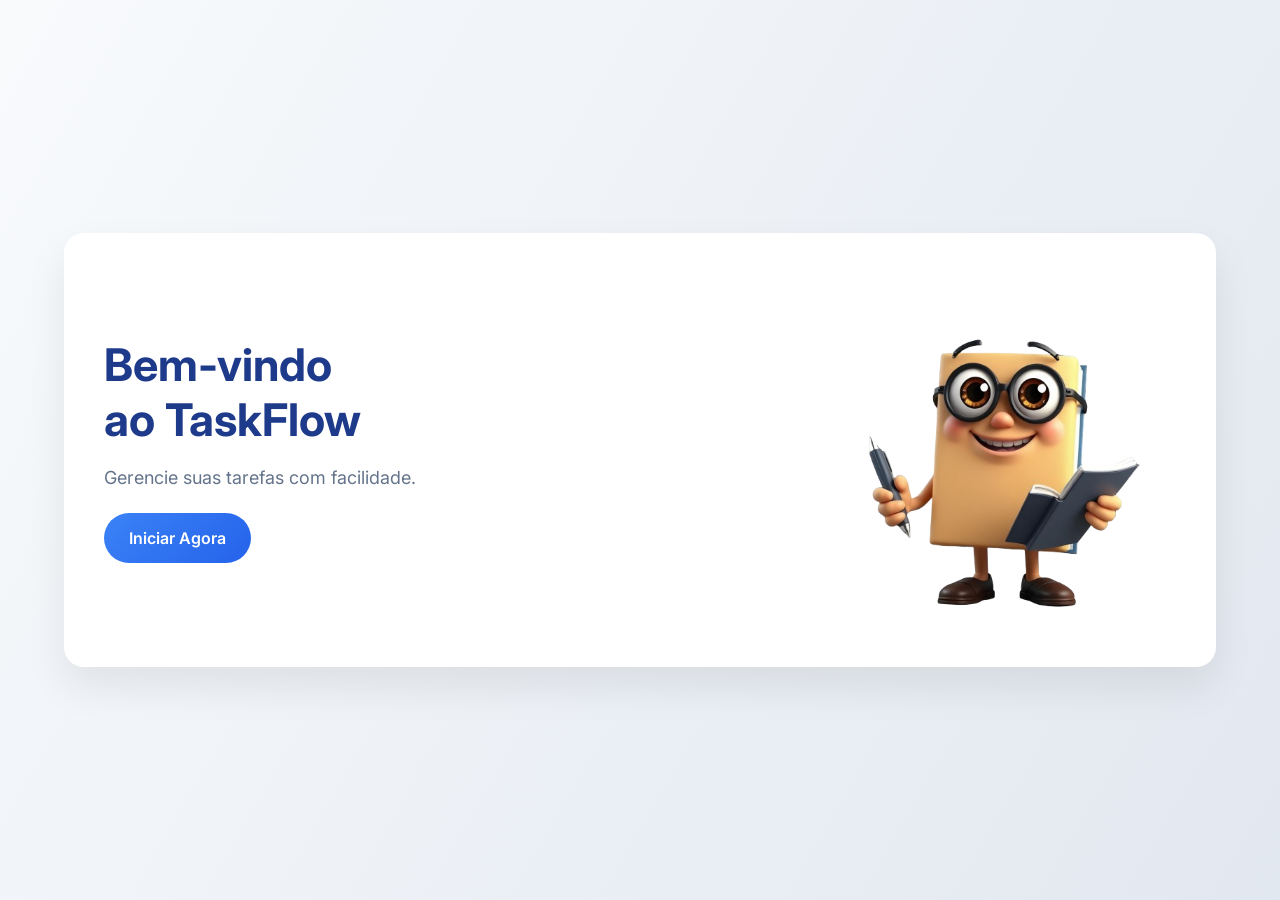
==== Sistema_GestaodeTarefas/frontend/index.html @ 1934029f "Add files via upload" ====
<!DOCTYPE html>
<html lang="pt-br">
<head>
<meta charset="UTF-8">
<meta name="viewport" content="width=device-width, initial-scale=1.0">
<title>TaskFlow</title>

<link href="https://fonts.googleapis.com/css2?family=Inter:wght@300;400;600&display=swap" rel="stylesheet">
<link rel="stylesheet" href="style.css">

</head>

<body>

<!-- TELA INICIAL -->
<div id="inicio" class="inicio">

<div class="inicio-container">

<div class="inicio-texto">

<h1>Bem-vindo<br>ao TaskFlow</h1>

<p>Gerencie suas tarefas com facilidade.</p>

<button class="btn-iniciar" onclick="iniciarSistema()">
Iniciar Agora
</button>

</div>

<div class="inicio-imagem">
<img src="img/robo.png" alt="Robô TaskFlow">
</div>

</div>

</div>

<!-- SISTEMA -->
<div id="sistema" style="display:none;">
<div class="dashboard">
<div class="sidebar">

<button class="nav-btn" onclick="mostrarPagina('usuarios')">Usuários</button>
<button class="nav-btn" onclick="mostrarPagina('tarefas')">Tarefas</button>
<button class="nav-btn" onclick="mostrarPagina('lista')">Lista</button>
<button class="nav-btn" onclick="mostrarPagina('excluidas')">Excluídas</button>
</div>

<div class="main">

<div id="usuarios" class="pagina">
<div class="card">
<h2>Cadastro de Usuário</h2>
<div class="form-group">
<input type="text" id="nomeUsuario" placeholder="Nome">
<input type="email" id="emailUsuario" placeholder="Email">
</div>

<div id="erroEmail" class="erro">
Digite um email válido do Gmail (@gmail.com)
</div>

<br>

<button onclick="cadastrarUsuario()">Salvar</button>

</div>
</div>

<div id="tarefas" class="pagina hidden">
<div class="card">
<h2>Nova Tarefa</h2>

<div class="form-group">
<input type="text" id="titulo" placeholder="Título">
<input type="text" id="descricao" placeholder="Descrição">
</div>

<br>

<div class="form-group">
<select id="status">
<option>A Fazer</option>
<option>Em Andamento</option>
<option>Concluído</option>
</select>

<select id="usuarioSelect"></select>
</div>

<br>

<button onclick="cadastrarTarefa()">Adicionar</button>

</div>
</div>

<div id="lista" class="pagina hidden">
<div class="card">
<h2>Lista de Tarefas</h2>
<div id="listaTarefas"></div>
</div>
</div>

<div id="excluidas" class="pagina hidden">
<div class="card">
<h2>Tarefas Excluídas</h2>
<div id="listaExcluidas"></div>
</div>
</div>

</div>

</div>
</div>
</div>

<script src="../backend/script.js"></script>

</body>
</html>
---- Sistema_GestaodeTarefas/frontend/style.css ----
*{
margin:0;
padding:0;
box-sizing:border-box;
font-family:'Inter',sans-serif;
}
body{
background:#0f172a;
color:#e2e8f0;
min-height:100vh;
}

/* SIDEBAR */

.sidebar{
width:240px;
background:#1e293b;
padding:25px;
display:flex;
flex-direction:column;
gap:15px;
border-right:1px solid #1e293b;
}

.logo{
cursor:pointer;
margin-bottom:20px;
}

.logo-box{
width:45px;
height:45px;
background:linear-gradient(135deg,#22c55e,#4ade80);
border-radius:12px;
display:flex;
align-items:center;
justify-content:center;
font-size:20px;
color:#020617;
font-weight:bold;
box-shadow:0 5px 15px rgba(0,0,0,.3);
}

/* BOTÕES SIDEBAR */

.nav-btn{
background:transparent;
border:none;
color:#cbd5e1;
padding:12px;
border-radius:10px;
cursor:pointer;
text-align:left;
transition:.3s;
font-size:15px;
}

.nav-btn:hover{
background:#1e293b;
color:#fff;
transform:translateX(5px);
}

/* MAIN */
.main{
flex:1;
padding:30px;
background:linear-gradient(120deg,#f8fafc,#e2e8f0);
overflow:auto;
}

/* CARD */

.card{
background:white;
padding:30px;
border-radius:20px;
box-shadow:0 20px 40px rgba(0,0,0,0.08);
margin-bottom:25px;
border:none;
}

/* TITULOS */
h2{
margin-bottom:20px;
font-weight:600;
color:#1e3a8a;
}

/* FORM */

.form-group{
display:flex;
gap:15px;
flex-wrap:wrap;
}

input,select{
flex:1;
padding:13px;
border-radius:12px;
border:1px solid #e2e8f0;
background:#f8fafc;
color:#1e293b;
outline:none;
transition:.3s;
}
input:focus,select:focus{
border-color:#3b82f6;
box-shadow:0 0 0 2px rgba(59,130,246,.2);
}

/* BOTÃO */

button{
background:linear-gradient(135deg,#3b82f6,#2563eb);
border:none;
padding:13px 20px;
border-radius:12px;
color:white;
cursor:pointer;
font-weight:600;
transition:.3s;
}

button:hover{
transform:translateY(-2px);
box-shadow:0 10px 20px rgba(37,99,235,.3);
}

/* TAREFAS */

.tarefa{
background:#0f172a;
padding:18px;
border-radius:15px;
margin-bottom:15px;
border-left:5px solid #3b82f6;
transition:.3s;
}

.tarefa:hover{
transform:translateY(-3px);
box-shadow:0 10px 20px rgba(0,0,0,.3);
}

.tarefa strong{
font-size:16px;
color:#f8fafc;
}

/* ERRO */

.erro{
color:#ef4444;
font-size:14px;
margin-top:10px;
display:none;
}

/* UTIL */

.hidden{
display:none;
}

.inicio{
position:fixed;
top:0;
left:0;
width:100%;
height:100vh;
display:flex;
align-items:center;
justify-content:center;
background:linear-gradient(120deg,#f8fafc,#e2e8f0);
z-index:9999;
}

.inicio-container{
display:flex;
align-items:center;
justify-content:space-between;
width:90%;
max-width:1200px;
background:white;
padding:40px;
border-radius:20px;
box-shadow:0 20px 40px rgba(0,0,0,0.08);
}

.inicio-texto{
max-width:500px;
}

.inicio-texto h1{
font-size:45px;
color:#1e3a8a;
margin-bottom:20px;
}

.inicio-texto p{
color:#64748b;
font-size:18px;
margin-bottom:25px;
}

.btn-iniciar{
background:linear-gradient(135deg,#3b82f6,#2563eb);
color:white;
border:none;
padding:15px 25px;
border-radius:30px;
font-size:16px;
cursor:pointer;
transition:.3s;
}

.btn-iniciar:hover{
transform:translateY(-3px);
box-shadow:0 10px 20px rgba(0,0,0,0.2);
}

.inicio-imagem img{
width:350px;
animation:flutuar 3s ease-in-out infinite;
}

@keyframes flutuar{
0%{transform:translateY(0)}
50%{transform:translateY(-10px)}
100%{transform:translateY(0)}
}

#sistema{
display:flex;
width:100%;
min-height:100vh;
}

.dashboard{
width:95%;
max-width:1300px;
margin:20px auto;
display:flex;
background:white;
border-radius:20px;
overflow:hidden;
box-shadow:0 20px 40px rgba(0,0,0,0.08);
height:95vh;
}

body{
background:linear-gradient(120deg,#f1f5f9,#e2e8f0);
}
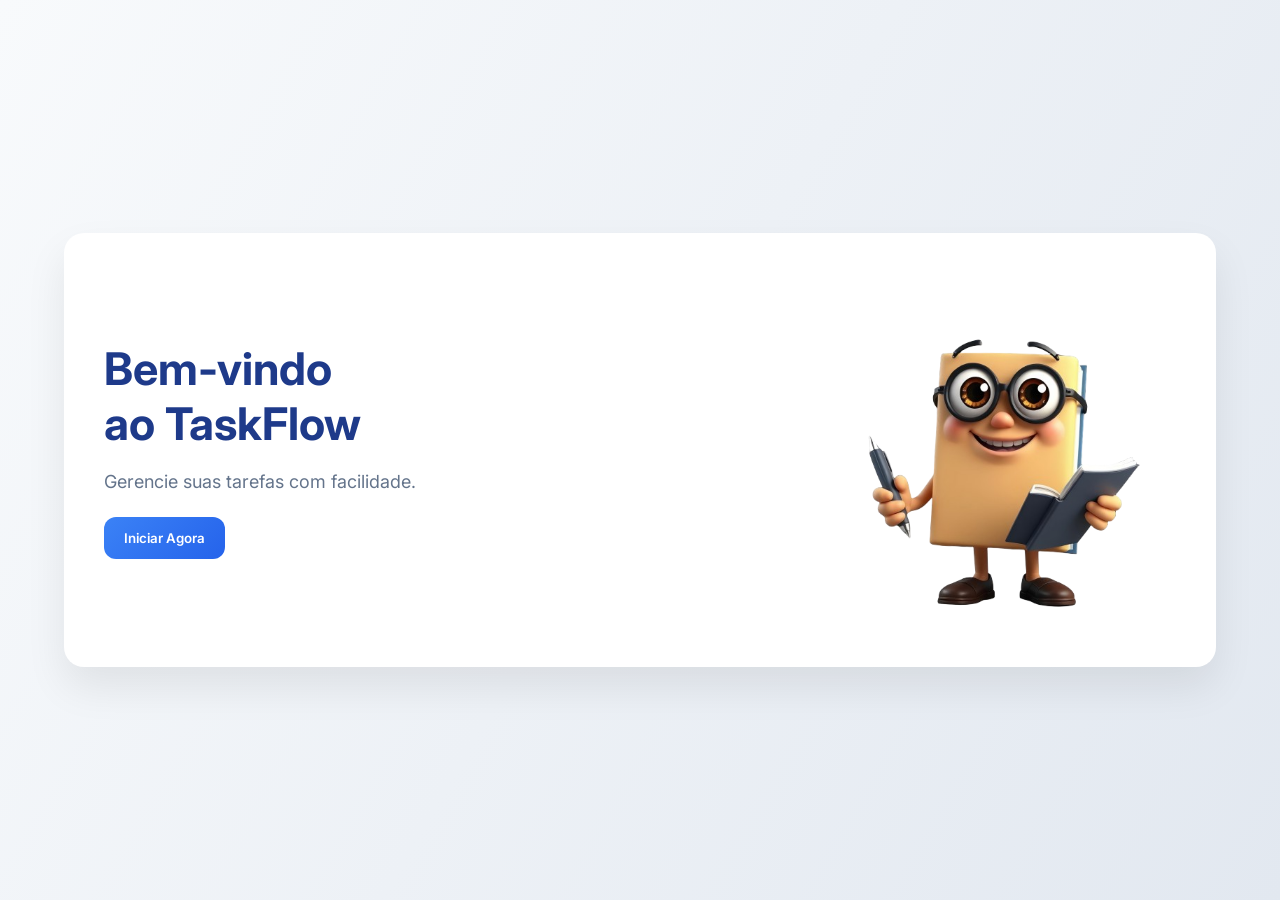
==== commit b7def646: "Add initial login and registration UI elements" ====
--- a/Sistema_GestaodeTarefas/frontend/index.html
+++ b/Sistema_GestaodeTarefas/frontend/index.html
@@ -7,117 +7,221 @@
 
 <link href="https://fonts.googleapis.com/css2?family=Inter:wght@300;400;600&display=swap" rel="stylesheet">
 <link rel="stylesheet" href="style.css">
-
+<script src="https://unpkg.com/lucide@latest"></script>
+
+<style>
+.hidden { display: none; }
+</style>
 </head>
 
 <body>
 
 <!-- TELA INICIAL -->
 <div id="inicio" class="inicio">
-
-<div class="inicio-container">
-
-<div class="inicio-texto">
-
-<h1>Bem-vindo<br>ao TaskFlow</h1>
-
-<p>Gerencie suas tarefas com facilidade.</p>
-
-<button class="btn-iniciar" onclick="iniciarSistema()">
-Iniciar Agora
-</button>
-
-</div>
-
-<div class="inicio-imagem">
-<img src="img/robo.png" alt="Robô TaskFlow">
-</div>
-
-</div>
-
+  <div class="inicio-container">
+    <div class="inicio-texto">
+      <h1>Bem-vindo<br>ao TaskFlow</h1>
+      <p>Gerencie suas tarefas com facilidade.</p>
+      <button onclick="abrirLogin()">Iniciar Agora</button>
+    </div>
+    <div class="inicio-imagem">
+      <img src="img/robo.png">
+    </div>
+  </div>
+</div>
+
+<!-- LOGIN -->
+<div id="login" class="inicio auth" style="display:none;">
+  <div class="inicio-container">
+    <div class="inicio-texto">
+      <h2>Entrar no TaskFlow</h2>
+      <input type="email" id="loginEmail" placeholder="Email">
+      <input type="password" id="loginSenha" placeholder="Senha">
+
+      <button onclick="fazerLogin()">Entrar</button>
+
+      <!-- 🔥 CORRIGIDO -->
+      <a href="#" onclick="esqueciSenha()">Esqueci minha senha</a>
+
+      <p style="margin-top:20px;">
+        Não tem conta?
+        <a href="#" onclick="abrirCadastro()">Criar conta</a>
+      </p>
+    </div>
+  </div>
+</div>
+
+<!-- CADASTRO -->
+<div id="cadastro" class="inicio auth" style="display:none;">
+  <div class="inicio-container">
+    <div class="inicio-texto">
+      <h2>Criar Conta</h2>
+
+      <input type="text" id="cadNome" placeholder="Nome">
+      <input type="email" id="cadEmail" placeholder="Email">
+
+      <select id="cadObjetivo">
+        <option value="">Qual seu objetivo com o TaskFlow?</option>
+        <option>Organizar estudos</option>
+        <option>Gerenciar trabalho</option>
+        <option>Controle pessoal</option>
+        <option>Outro</option>
+      </select>
+
+      <input type="password" id="cadSenha" placeholder="Senha">
+      <input type="password" id="cadConfirmarSenha" placeholder="Confirmar senha">
+
+      <button onclick="cadastrarConta()">Criar Conta</button>
+
+      <p style="margin-top:20px;">
+        Já tem conta?
+        <a href="#" onclick="voltarLogin()">Fazer login</a>
+      </p>
+    </div>
+  </div>
 </div>
 
 <!-- SISTEMA -->
 <div id="sistema" style="display:none;">
-<div class="dashboard">
-<div class="sidebar">
-
-<button class="nav-btn" onclick="mostrarPagina('usuarios')">Usuários</button>
-<button class="nav-btn" onclick="mostrarPagina('tarefas')">Tarefas</button>
-<button class="nav-btn" onclick="mostrarPagina('lista')">Lista</button>
-<button class="nav-btn" onclick="mostrarPagina('excluidas')">Excluídas</button>
-</div>
-
-<div class="main">
-
-<div id="usuarios" class="pagina">
-<div class="card">
-<h2>Cadastro de Usuário</h2>
-<div class="form-group">
-<input type="text" id="nomeUsuario" placeholder="Nome">
-<input type="email" id="emailUsuario" placeholder="Email">
-</div>
-
-<div id="erroEmail" class="erro">
-Digite um email válido do Gmail (@gmail.com)
-</div>
-
-<br>
-
-<button onclick="cadastrarUsuario()">Salvar</button>
-
-</div>
-</div>
-
-<div id="tarefas" class="pagina hidden">
-<div class="card">
-<h2>Nova Tarefa</h2>
-
-<div class="form-group">
-<input type="text" id="titulo" placeholder="Título">
-<input type="text" id="descricao" placeholder="Descrição">
-</div>
-
-<br>
-
-<div class="form-group">
-<select id="status">
-<option>A Fazer</option>
-<option>Em Andamento</option>
-<option>Concluído</option>
-</select>
-
-<select id="usuarioSelect"></select>
-</div>
-
-<br>
-
-<button onclick="cadastrarTarefa()">Adicionar</button>
-
-</div>
-</div>
-
-<div id="lista" class="pagina hidden">
-<div class="card">
-<h2>Lista de Tarefas</h2>
-<div id="listaTarefas"></div>
-</div>
-</div>
-
-<div id="excluidas" class="pagina hidden">
-<div class="card">
-<h2>Tarefas Excluídas</h2>
-<div id="listaExcluidas"></div>
-</div>
-</div>
-
-</div>
-
-</div>
-</div>
+  <div class="dashboard">
+
+    <!-- SIDEBAR -->
+    <div class="sidebar">
+
+      <div class="perfil-sidebar" onclick="mostrarPagina('perfil')">
+        <img id="fotoPerfilPreview" src="https://cdn-icons-png.flaticon.com/512/149/149071.png">
+        <span>Perfil</span>
+      </div>
+
+      <div class="menu-item" onclick="mostrarPagina('home')">
+        <i data-lucide="home"></i>
+        <span>Início</span>
+      </div>
+
+      <div class="menu-item" onclick="mostrarPagina('tarefas')">
+        <i data-lucide="plus-circle"></i>
+        <span>Nova</span>
+      </div>
+
+      <div class="menu-item" onclick="mostrarPagina('lista')">
+        <i data-lucide="list"></i>
+        <span>Tarefas</span>
+      </div>
+
+      <div class="menu-item" onclick="mostrarPagina('concluidas')">
+        <i data-lucide="check-circle"></i>
+        <span>Concluídas</span>
+      </div>
+
+      <div class="menu-item" onclick="mostrarPagina('relatorio')">
+        <i data-lucide="file-text"></i>
+        <span>Relatório</span>
+      </div>
+
+    </div>
+
+    <!-- CONTEÚDO -->
+    <div class="main">
+
+      <!-- HOME -->
+      <div id="home" class="pagina">
+        <div class="card home-bg"></div>
+      </div>
+
+      <!-- PERFIL -->
+      <div id="perfil" class="pagina hidden">
+        <div class="card perfil-card">
+          <div class="perfil-topo">
+
+            <div class="foto-container">
+              <img id="fotoPerfil" src="https://cdn-icons-png.flaticon.com/512/149/149071.png">
+
+              <label class="btn-foto">
+                Trocar Foto
+                <input type="file" accept="image/*" onchange="alterarFoto(event)">
+              </label>
+
+              <button class="btn-sair" onclick="logout()">Sair</button>
+            </div>
+
+            <div class="perfil-info">
+              <p><strong>Nome:</strong> <span id="perfilNome"></span></p>
+              <p><strong>Email:</strong> <span id="perfilEmail"></span></p>
+
+              <div style="margin-top:15px;">
+                <strong>Senha:</strong>
+                <div style="display:flex; gap:10px;">
+                  <input type="password" id="perfilSenha" readonly>
+                  <button type="button" onclick="toggleSenha()">👁</button>
+                </div>
+              </div>
+
+            </div>
+          </div>
+        </div>
+      </div>
+
+      <!-- NOVA TAREFA -->
+      <div id="tarefas" class="pagina hidden">
+        <div class="card">
+          <h2>Nova Tarefa</h2>
+
+          <input type="text" id="tituloInput" placeholder="Título">
+          <input type="text" id="descricaoInput" placeholder="Descrição">
+
+          <label>Data de Início</label>
+          <input type="date" id="dataInicio">
+
+          <label>Prazo Final</label>
+          <input type="date" id="dataFim">
+
+          <select id="status">
+            <option>A Fazer</option>
+            <option>Em Andamento</option>
+          </select>
+
+          <!-- 🔥 CORRIGIDO -->
+          <button id="btnTarefa" onclick="cadastrarTarefa()">Adicionar</button>
+        </div>
+      </div>
+
+      <!-- LISTA -->
+      <div id="lista" class="pagina hidden">
+        <div class="card">
+          <h2>Minhas Tarefas</h2>
+          <div id="listaTarefas"></div>
+        </div>
+      </div>
+
+      <!-- CONCLUÍDAS -->
+      <div id="concluidas" class="pagina hidden">
+        <div class="card">
+          <h2>Concluídas</h2>
+          <div id="listaConcluidas"></div>
+        </div>
+      </div>
+
+      <!-- RELATÓRIO -->
+      <div id="relatorio" class="pagina hidden">
+        <div class="card">
+          <h2>Relatório</h2>
+          <button onclick="baixarRelatorioTxt()">Baixar TXT</button>
+        </div>
+      </div>
+
+    </div>
+  </div>
 </div>
 
 <script src="../backend/script.js"></script>
 
+<script>
+function mostrarPagina(paginaId) {
+  document.querySelectorAll(".pagina").forEach(p => p.classList.add("hidden"));
+  document.getElementById(paginaId).classList.remove("hidden");
+}
+lucide.createIcons();
+</script>
+
 </body>
-</html>+</html>
